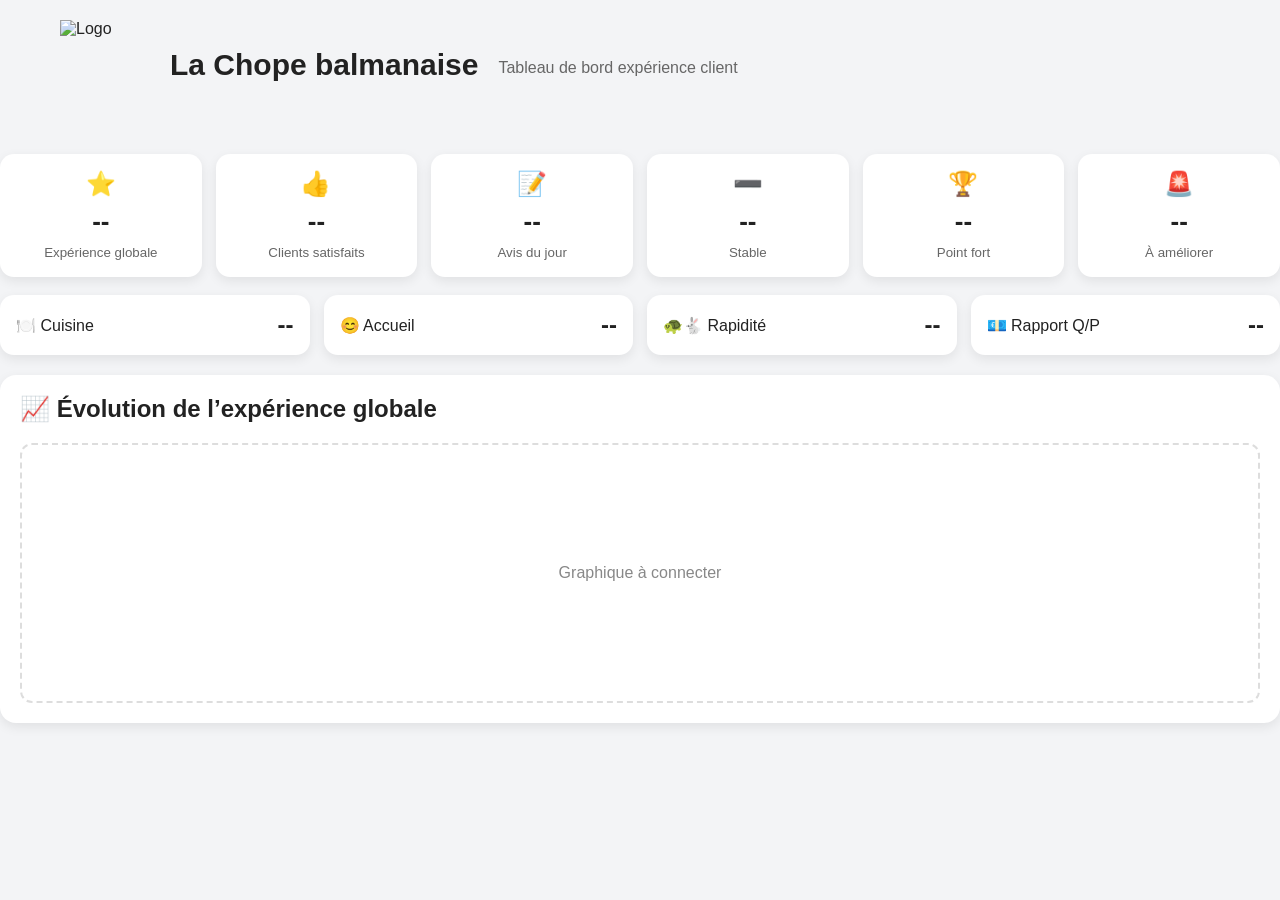
==== dashboard.html @ 27bd0ad4 "Add files via upload" ====
<!DOCTYPE html>
<html lang="fr">
<head>
  <meta charset="UTF-8">
  <meta name="viewport" content="width=device-width, initial-scale=1.0">
  <title>Tableau de Bord</title>
  <link rel="stylesheet" href="dashboard.css">
</head>
<body>

<div class="dashboard">

  <header>
    <img id="logo" alt="Logo" class="logo">
      <h1 id="commerceNom">La Chope balmanaise</h1>
      <p id="commerceSlogan">Tableau de bord expérience client</p>
    </div>
  </header>

  <section class="kpi-grid">
    <div class="card"><span>⭐</span><strong id="note">--</strong><small>Expérience globale</small></div>
    <div class="card"><span>👍</span><strong id="satisfaction">--</strong><small>Clients satisfaits</small></div>
    <div class="card"><span>📝</span><strong id="avis">--</strong><small>Avis du jour</small></div>
    <div class="card"><span id="trendIcon">➖</span><strong id="tendance">--</strong><small id="trendText">Stable</small></div>
    <div class="card"><span>🏆</span><strong id="pointFort">--</strong><small>Point fort</small></div>
    <div class="card"><span>🚨</span><strong id="ameliorer">--</strong><small>À améliorer</small></div>
  </section>

  <section class="criteria">
    <div><span>🍽️ Cuisine</span><strong id="cuisine">--</strong></div>
    <div><span>😊 Accueil</span><strong id="accueil">--</strong></div>
    <div><span>🐢🐇 Rapidité</span><strong id="rapidite">--</strong></div>
    <div><span>💶 Rapport Q/P</span><strong id="prix">--</strong></div>
  </section>

  <section class="graph">
    <h2>📈 Évolution de l’expérience globale</h2>
    <div id="graphPlaceholder">Graphique à connecter</div>
  </section>

</div>

<script src="dashboard.js"></script>
</body>
</html>
---- dashboard.css ----
* {
  box-sizing: border-box;
}

body {
  margin: 0;
  font-family: Arial, Helvetica, sans-serif;
  background: #f3f4f6;
  color: #222;
}

.dashboard {
  max-width: 1200px;
  margin: 0 auto;
  padding: 20px;
}

header {
  display: flex;
  align-items: center;
  gap: 20px;
  margin-bottom: 24px;
}

.logo {
  width: 90px;
  height: 90px;
  object-fit: contain;
}

header h1 {
  margin: 0;
  font-size: 30px;
}

header p {
  margin: 6px 0 0;
  color: #666;
}

.kpi-grid {
  display: grid;
  grid-template-columns: repeat(6, 1fr);
  gap: 14px;
  margin-bottom: 18px;
}

.card {
  background: white;
  border-radius: 14px;
  padding: 16px;
  text-align: center;
  box-shadow: 0 4px 12px rgba(0,0,0,0.08);
}

.card span {
  display: block;
  font-size: 24px;
  margin-bottom: 8px;
}

.card strong {
  display: block;
  font-size: 26px;
  margin-bottom: 6px;
}

.card small {
  color: #666;
}

.criteria {
  display: grid;
  grid-template-columns: repeat(4, 1fr);
  gap: 14px;
  margin-bottom: 20px;
}

.criteria div {
  background: white;
  border-radius: 14px;
  padding: 16px;
  display: flex;
  justify-content: space-between;
  align-items: center;
  box-shadow: 0 4px 12px rgba(0,0,0,0.08);
}

.criteria strong {
  font-size: 24px;
}

.graph {
  background: white;
  border-radius: 16px;
  padding: 20px;
  box-shadow: 0 4px 12px rgba(0,0,0,0.08);
}

.graph h2 {
  margin-top: 0;
}

#graphPlaceholder {
  height: 260px;
  border: 2px dashed #ddd;
  border-radius: 12px;
  display: flex;
  align-items: center;
  justify-content: center;
  color: #888;
}

/* Mobile */
@media (max-width: 900px) {
  .kpi-grid {
    grid-template-columns: repeat(2, 1fr);
  }

  .criteria {
    grid-template-columns: 1fr;
  }

  header {
    flex-direction: column;
    text-align: center;
  }
}
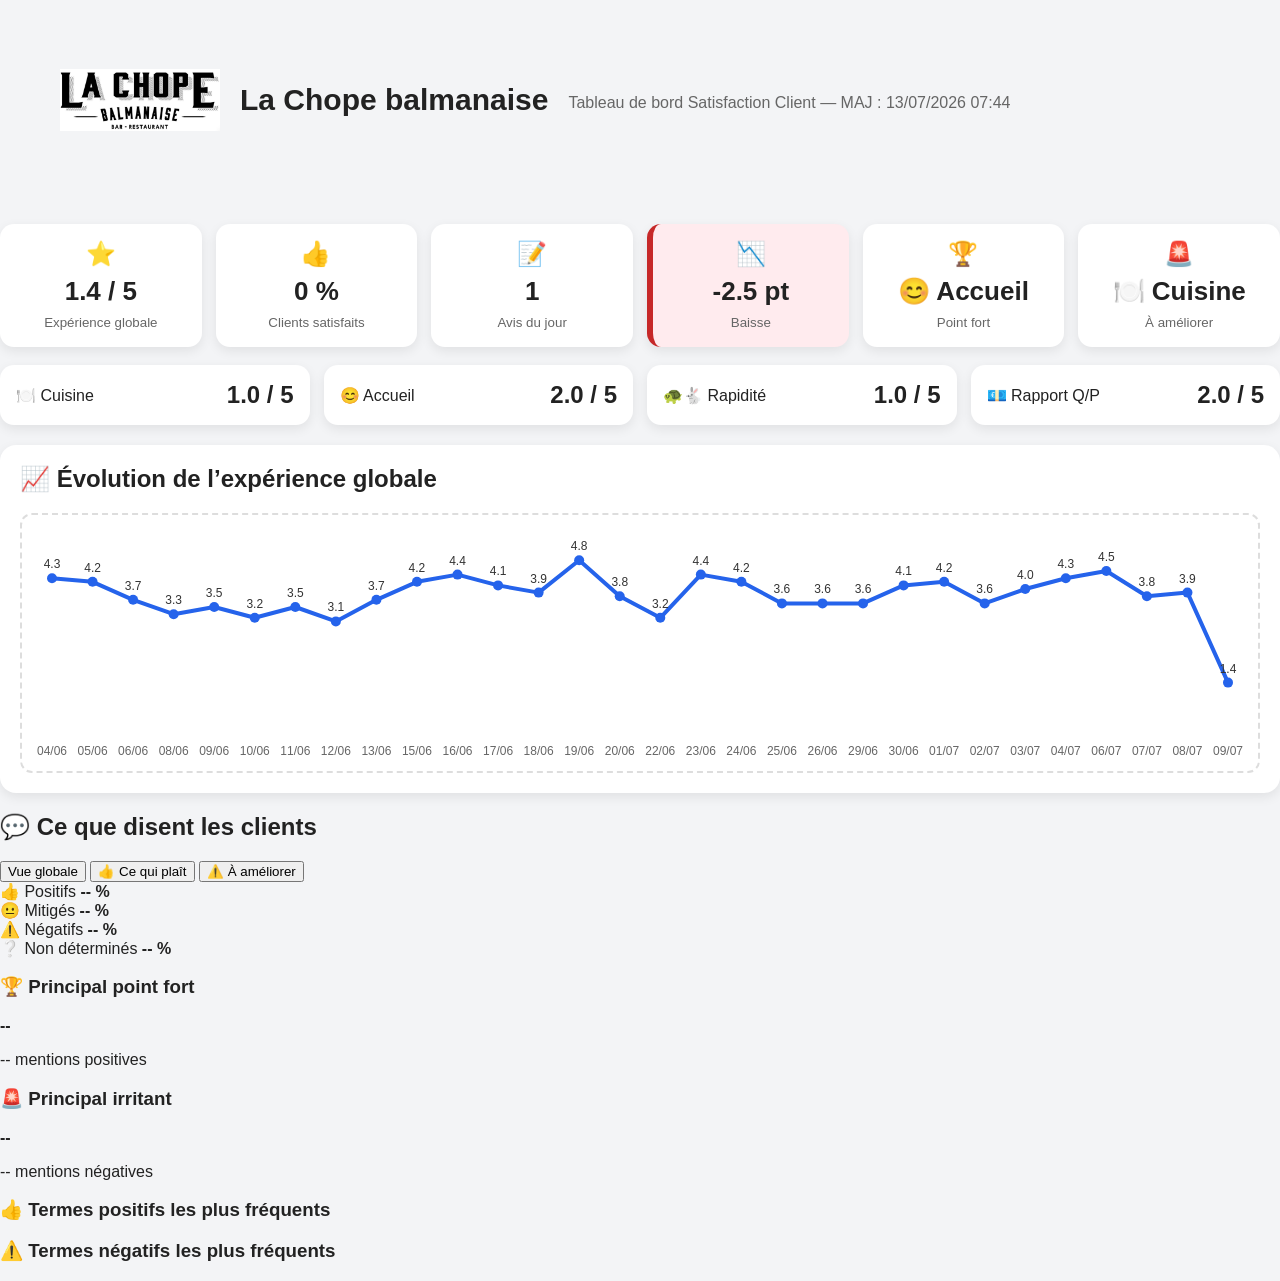
==== commit 7103cfb5: "Ajout section analyse commentaires" ====
--- a/dashboard.html
+++ b/dashboard.html
@@ -33,13 +33,142 @@
     <div><span>💶 Rapport Q/P</span><strong id="prix">--</strong></div>
   </section>
 
-  <section class="graph">
+    <section class="graph">
     <h2>📈 Évolution de l’expérience globale</h2>
     <div id="graphPlaceholder">Graphique à connecter</div>
+  </section>
+
+
+  <!-- ===================================== -->
+  <!-- CE QUE DISENT LES CLIENTS             -->
+  <!-- ===================================== -->
+
+  <section class="commentaires-section">
+
+    <h2>💬 Ce que disent les clients</h2>
+
+    <div class="commentaires-filtres">
+
+      <button
+        type="button"
+        class="filtre-commentaire actif"
+        data-vue="globale">
+        Vue globale
+      </button>
+
+      <button
+        type="button"
+        class="filtre-commentaire"
+        data-vue="positif">
+        👍 Ce qui plaît
+      </button>
+
+      <button
+        type="button"
+        class="filtre-commentaire"
+        data-vue="negatif">
+        ⚠️ À améliorer
+      </button>
+
+    </div>
+
+
+    <!-- VUE GLOBALE -->
+
+    <div
+      id="vueGlobale"
+      class="vue-commentaires active">
+
+      <div class="sentiments-grid">
+
+        <div class="sentiment-card positif">
+          <span>👍 Positifs</span>
+          <strong id="pourcentagePositif">-- %</strong>
+        </div>
+
+        <div class="sentiment-card mitige">
+          <span>😐 Mitigés</span>
+          <strong id="pourcentageMitige">-- %</strong>
+        </div>
+
+        <div class="sentiment-card negatif">
+          <span>⚠️ Négatifs</span>
+          <strong id="pourcentageNegatif">-- %</strong>
+        </div>
+
+        <div class="sentiment-card indetermine">
+          <span>❔ Non déterminés</span>
+          <strong id="pourcentageNonDetermine">-- %</strong>
+        </div>
+
+      </div>
+
+      <div class="synthese-grid">
+
+        <article class="synthese-card point-fort">
+          <h3>🏆 Principal point fort</h3>
+          <strong id="commentairePointFort">--</strong>
+          <p id="commentairePointFortMentions">
+            -- mentions positives
+          </p>
+        </article>
+
+        <article class="synthese-card irritant">
+          <h3>🚨 Principal irritant</h3>
+          <strong id="commentaireIrritant">--</strong>
+          <p id="commentaireIrritantMentions">
+            -- mentions négatives
+          </p>
+        </article>
+
+      </div>
+
+    </div>
+
+
+    <!-- VUE POSITIVE -->
+
+    <div
+      id="vuePositive"
+      class="vue-commentaires">
+
+      <article class="liste-termes-card positif">
+
+        <h3>👍 Termes positifs les plus fréquents</h3>
+
+        <div
+          id="listeTermesPositifs"
+          class="liste-termes">
+        </div>
+
+      </article>
+
+    </div>
+
+
+    <!-- VUE À AMÉLIORER -->
+
+    <div
+      id="vueNegative"
+      class="vue-commentaires">
+
+      <article class="liste-termes-card negatif">
+
+        <h3>⚠️ Termes négatifs les plus fréquents</h3>
+
+        <div
+          id="listeTermesNegatifs"
+          class="liste-termes">
+        </div>
+
+      </article>
+
+    </div>
+
   </section>
 
 </div>
 
 <script src="dashboard.js"></script>
 </body>
-</html>+</html>
--- a/dashboard.css
+++ b/dashboard.css
@@ -23,8 +23,8 @@
 }
 
 .logo {
-  width: 90px;
-  height: 90px;
+  width: 160px;
+  height: 160px;
   object-fit: contain;
 }
 
@@ -125,4 +125,18 @@
     flex-direction: column;
     text-align: center;
   }
+}
+.trend-up{
+    background:#e8f5e9;
+    border-left:6px solid #2e7d32;
+}
+
+.trend-down{
+    background:#ffebee;
+    border-left:6px solid #c62828;
+}
+
+.trend-stable{
+    background:#f5f5f5;
+    border-left:6px solid #757575;
 }
